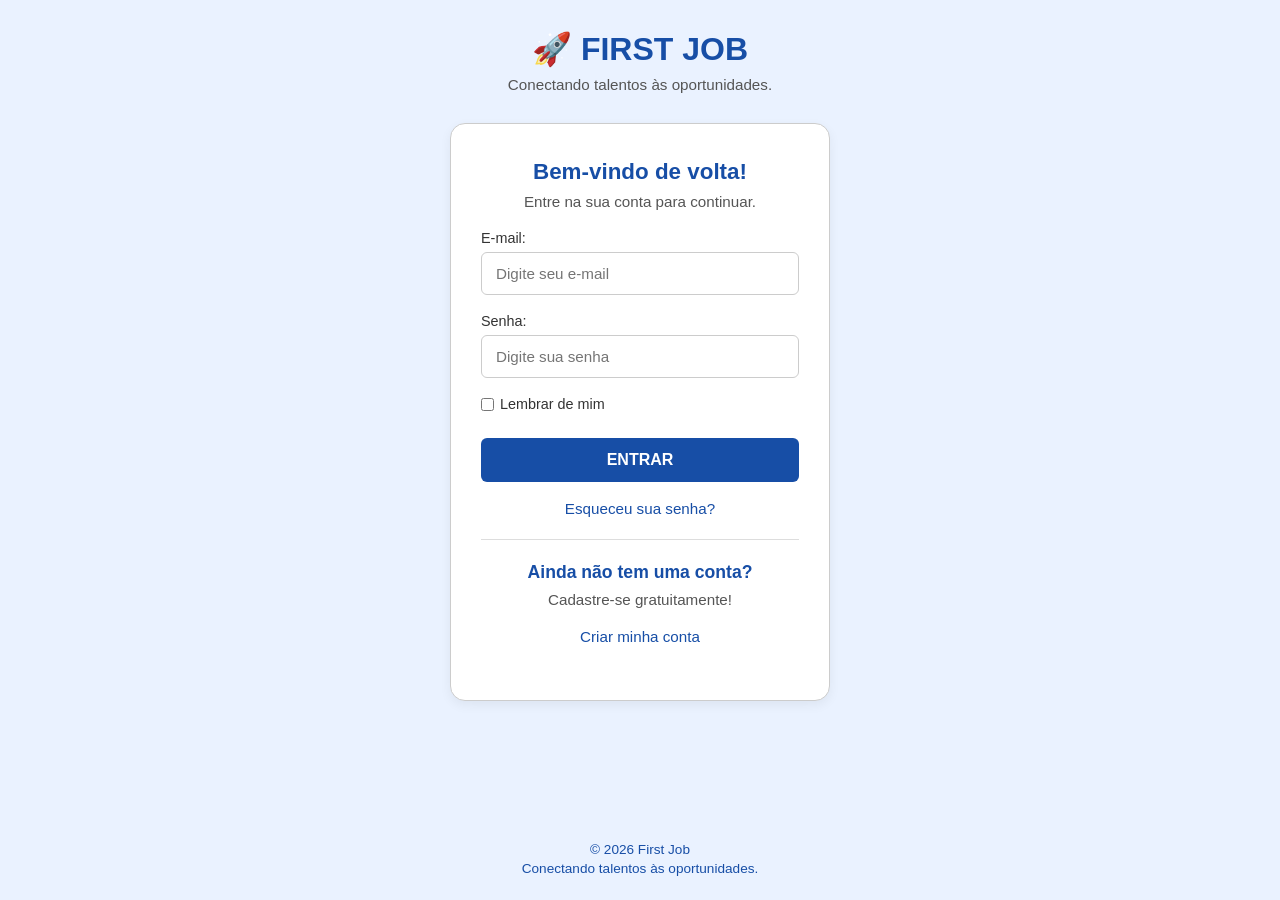
==== Projeto-Firstjob1/index.html @ 01ca1fae "Atualizando projeto" ====
<!DOCTYPE html>
<html lang="pt-br">

<head>
    <meta charset="UTF-8">
    <meta name="viewport" content="width=device-width, initial-scale=1.0">
    <meta name="author" content="Angelo Ferreira da Silva">
    <meta name="description" content="First Job - Encontre seu primeiro emprego">
    <title>First Job - Login</title>
    <link rel="stylesheet" href="../css/style.css">
</head>

<body>

    <header>
        <h1>🚀 FIRST JOB</h1>
        <p>Conectando talentos às oportunidades.</p>
    </header>

    <main>
        <h2>Bem-vindo de volta!</h2>
        <p>Entre na sua conta para continuar.</p>

        <form action="inicio.html" method="get">
            <p>
                <label for="email">E-mail:</label>
                <input type="email" id="email" name="email" placeholder="Digite seu e-mail" required>
            </p>

            <p>
                <label for="senha">Senha:</label>
                <input type="password" id="senha" name="senha" placeholder="Digite sua senha" required>
            </p>

            <p class="lembrar">
                <input type="checkbox" id="lembrar" name="lembrar">
                <label for="lembrar">Lembrar de mim</label>
            </p>

            <p>
                <input type="submit" value="ENTRAR">
            </p>
        </form>

        <p class="link-extra">
            <a href="recuperar-senha.html">Esqueceu sua senha?</a>
        </p>

        <hr>

        <h3>Ainda não tem uma conta?</h3>
        <p>Cadastre-se gratuitamente!</p>
        <p class="link-extra">
            <a href="cadastro.html">Criar minha conta</a>
        </p>
    </main>

    <footer>
        <p>© 2026 First Job</p>
        <p>Conectando talentos às oportunidades.</p>
    </footer>

</body>

</html>
---- css/style.css ----
/* Configurações gerais da página */
* {
    margin: 0;
    /* Remove as margens */
    padding: 0;
    /* Remove os espaços internos */
    box-sizing: border-box;
    /* Facilita o ajuste dos tamanhos */
}

/* Corpo da página */
body {
    font-family: Arial, Helvetica, sans-serif;
    /* Fonte utilizada */
    background-color: #eaf2ff;
    /* Cor de fundo */
    color: #333;
    /* Cor dos textos */
    min-height: 100vh;
    /* Ocupa pelo menos a altura da tela */
    display: flex;
    /* Organiza os elementos */
    flex-direction: column;
    /* Deixa os elementos em coluna */
    text-align: center;
    /* Centraliza os textos */
}

/* Cabeçalho */
header {
    padding: 30px 20px 10px;
    /* Espaçamento interno */
}

header h1 {
    color: #174ea6;
    /* Cor do título */
    font-size: 2rem;
    /* Tamanho da letra */
    margin-bottom: 8px;
    /* Espaço abaixo do título */
}

header h3 {
    color: #174ea6;
    /* Cor do subtítulo */
    font-weight: normal;
    /* Remove o negrito */
    margin-bottom: 6px;
    /* Espaço abaixo do texto */
}

header p {
    color: #555;
    /* Cor do parágrafo */
    font-size: 0.95rem;
    /* Tamanho do texto */
}

/* Parte principal da página */
main {
    background-color: #fff;
    /* Fundo branco */
    width: 100%;
    /* Ocupa toda a largura disponível */
    max-width: 380px;
    /* Limita a largura */
    margin: 20px auto 30px;
    /* Centraliza e adiciona espaço */
    padding: 35px 30px;
    /* Espaçamento interno */
    border: 1px solid #ccc;
    /* Borda cinza */
    border-radius: 15px;
    /* Arredonda os cantos */
    box-shadow: 0 4px 12px rgba(0, 0, 0, 0.06);
    /* Sombra */
}

main h2 {
    color: #174ea6;
    /* Cor do título */
    margin-bottom: 8px;
    /* Espaço abaixo */
    font-size: 1.4rem;
    /* Tamanho da letra */
}

main h3 {
    color: #174ea6;
    /* Cor do subtítulo */
    margin-bottom: 8px;
    /* Espaço abaixo */
    font-size: 1.1rem;
    /* Tamanho da letra */
}

main>p {
    color: #555;
    /* Cor do parágrafo */
    margin-bottom: 20px;
    /* Espaço abaixo */
    font-size: 0.95rem;
    /* Tamanho do texto */
}

/* Formulário */
form p {
    margin-bottom: 18px;
    /* Espaço entre os campos */
    text-align: left;
    /* Alinha o texto à esquerda */
}

label {
    display: block;
    /* Deixa cada label em uma linha */
    text-align: left;
    /* Alinha à esquerda */
    margin-bottom: 6px;
    /* Espaço abaixo do label */
    font-size: 0.9rem;
    /* Tamanho da letra */
    color: #333;
    /* Cor do texto */
}

/* Campos de preenchimento */
input[type="text"],
input[type="email"],
input[type="password"] {
    width: 100%;
    /* Ocupa toda a largura */
    padding: 12px 14px;
    /* Espaço dentro do campo */
    border: 1px solid #ccc;
    /* Borda cinza */
    border-radius: 6px;
    /* Cantos arredondados */
    font-size: 0.95rem;
    /* Tamanho do texto */
}

/* Quando clica em um campo */
input[type="text"]:focus,
input[type="email"]:focus,
input[type="password"]:focus {
    outline: none;
    /* Remove o contorno padrão */
    border-color: #174ea6;
    /* Muda a borda para azul */
}

/* Opção lembrar de mim */
.lembrar {
    display: flex;
    /* Organiza os elementos lado a lado */
    align-items: center;
    /* Alinha os elementos */
    gap: 6px;
    /* Espaço entre eles */
}

.lembrar label {
    display: inline;
    /* Deixa o texto ao lado do checkbox */
    margin-bottom: 0;
    /* Remove a margem de baixo */
    cursor: pointer;
    /* Mostra a mãozinha do mouse */
}

input[type="checkbox"] {
    margin: 0;
    /* Remove a margem */
    vertical-align: middle;
    /* Alinha com o texto */
}

/* Botão de enviar */
input[type="submit"] {
    width: 100%;
    /* Ocupa toda a largura */
    padding: 13px;
    /* Espaçamento interno */
    background-color: #174ea6;
    /* Fundo azul */
    color: #fff;
    /* Texto branco */
    border: none;
    /* Remove a borda */
    border-radius: 6px;
    /* Arredonda os cantos */
    font-size: 1rem;
    /* Tamanho da letra */
    font-weight: bold;
    /* Deixa em negrito */
    cursor: pointer;
    /* Muda o cursor */
    margin-top: 8px;
    /* Espaço acima do botão */
    transition: background-color 0.2s;
    /* Suaviza a mudança de cor */
}

input[type="submit"]:hover {
    background-color: #0c3978;
    /* Escurece ao passar o mouse */
}

/* Links */
a {
    color: #174ea6;
    /* Cor dos links */
    text-decoration: none;
    /* Remove o sublinhado */
}

a:hover {
    text-decoration: underline;
    /* Adiciona sublinhado ao passar o mouse */
}

.link-extra {
    margin-top: 12px;
    /* Espaço acima dos links */
}

/* Linha que separa os conteúdos */
hr {
    border: none;
    /* Remove a borda padrão */
    border-top: 1px solid #ddd;
    /* Cria uma linha cinza */
    margin: 22px 0;
    /* Espaço acima e abaixo */
}

/* Estilos da página de sucesso */
body.sucesso main {
    margin-top: 80px;
    /* Espaço acima do conteúdo */
}

body.sucesso h1 {
    color: #174ea6;
    /* Cor do título */
    font-size: 3.5rem;
    /* Aumenta o tamanho da letra */
    margin-bottom: 10px;
    /* Espaço abaixo */
}

body.sucesso h2 {
    color: #174ea6;
    /* Cor do subtítulo */
    margin-bottom: 12px;
    /* Espaço abaixo */
}

body.sucesso p {
    color: #444;
    /* Cor dos parágrafos */
    margin-bottom: 10px;
    /* Espaço entre os textos */
}

/* Botão para voltar ao login */
.botao-login {
    display: inline-block;
    /* Permite ajustar o botão */
    background-color: #174ea6;
    /* Fundo azul */
    color: #fff !important;
    /* Texto branco */
    padding: 12px 28px;
    /* Espaçamento interno */
    border-radius: 6px;
    /* Cantos arredondados */
    text-decoration: none !important;
    /* Remove o sublinhado */
    margin-top: 18px;
    /* Espaço acima */
    font-weight: bold;
    /* Texto em negrito */
    transition: background-color 0.2s;
    /* Suaviza a mudança de cor */
}

.botao-login:hover {
    background-color: #0c3978;
    /* Muda a cor ao passar o mouse */
}

/* Rodapé */
footer {
    margin-top: auto;
    /* Mantém o rodapé no final da página */
    padding: 20px;
    /* Espaçamento interno */
    color: #174ea6;
    /* Cor do texto */
    font-size: 0.85rem;
    /* Tamanho da letra */
}

footer p {
    margin-bottom: 4px;
    /* Espaço abaixo do parágrafo */
}

/* Caixa de aviso */
.aviso {
    background-color: #f0f7ff;
    /* Fundo azul claro */
    border: 1px solid #c5d8f5;
    /* Borda azul clara */
    border-radius: 8px;
    /* Cantos arredondados */
    padding: 14px;
    /* Espaço interno */
    margin-bottom: 20px;
    /* Espaço abaixo */
    font-size: 0.9rem;
    /* Tamanho da letra */
    color: #333;
    /* Cor do texto */
}
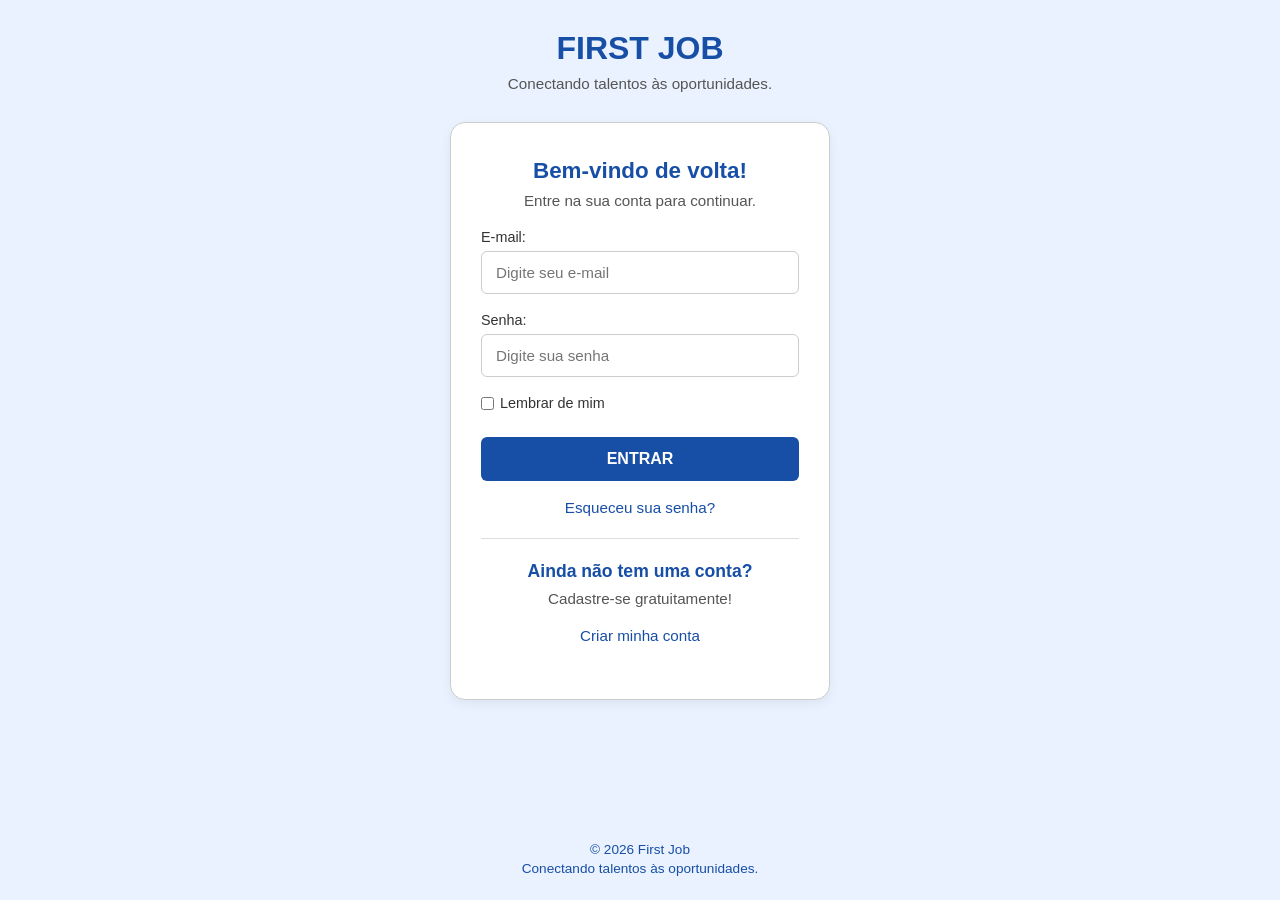
==== commit 8f076612: "Adiciona página de vagas" ====
--- a/Projeto-Firstjob1/index.html
+++ b/Projeto-Firstjob1/index.html
@@ -13,7 +13,7 @@
 <body>
 
     <header>
-        <h1>🚀 FIRST JOB</h1>
+        <h1>FIRST JOB</h1>
         <p>Conectando talentos às oportunidades.</p>
     </header>
 
